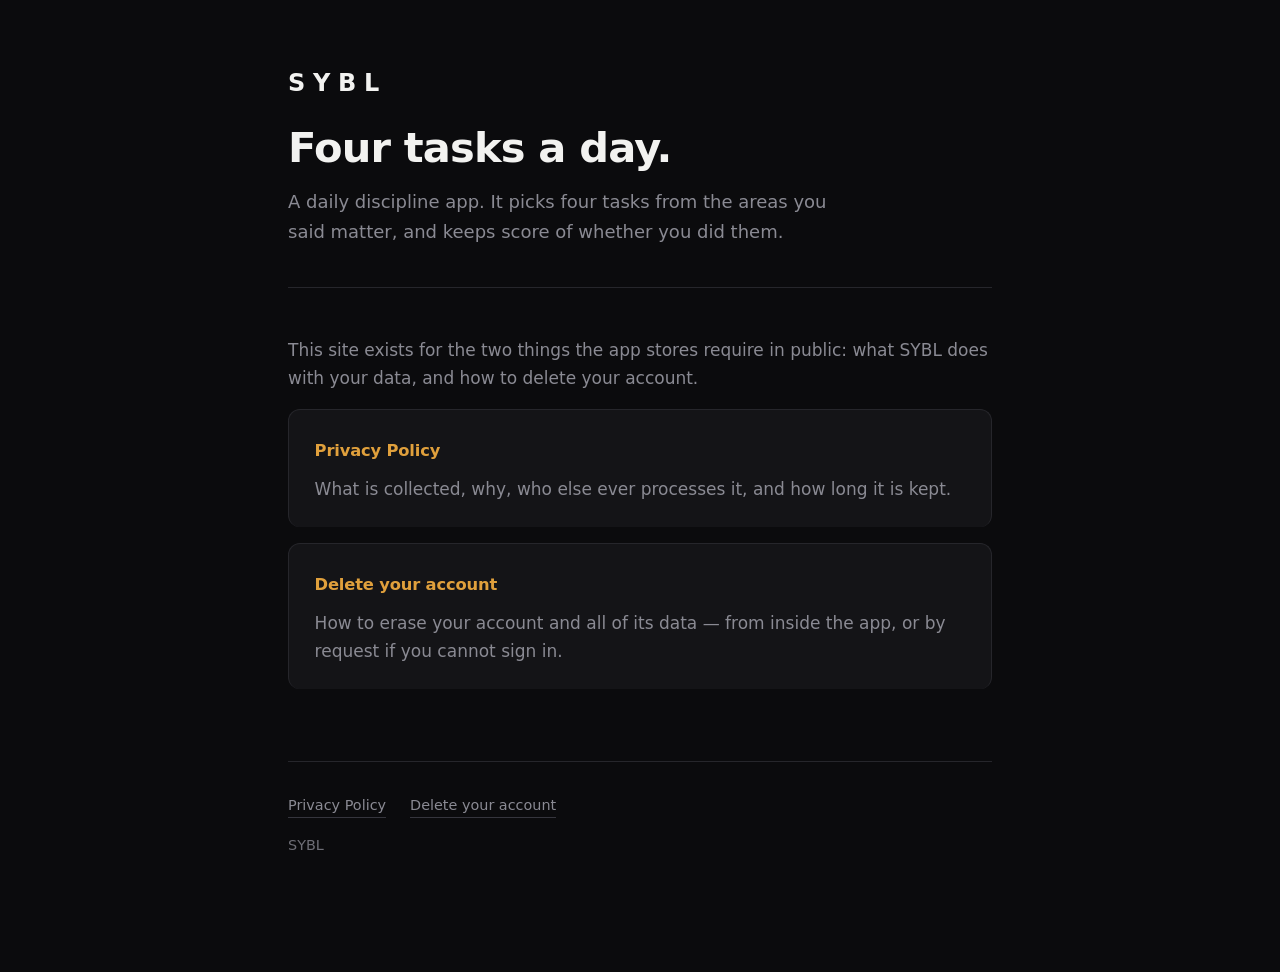
==== index.html @ 5ce2a3b0 "Add files via upload" ====
<!doctype html>
<html lang="en">
  <head>
    <meta charset="utf-8" />
    <meta name="viewport" content="width=device-width, initial-scale=1" />
    <title>SYBL</title>
    <meta
      name="description"
      content="SYBL — a daily discipline app. Privacy policy and account deletion."
    />
    <link rel="stylesheet" href="style.css" />
  </head>
  <body>
    <a class="skip" href="#main">Skip to content</a>
    <div class="wrap">
      <header class="masthead">
        <p class="wordmark">SYBL</p>
        <h1>Four tasks a day.</h1>
        <p class="lede">
          A daily discipline app. It picks four tasks from the areas you said
          matter, and keeps score of whether you did them.
        </p>
      </header>

      <main id="main">
        <p class="muted">
          This site exists for the two things the app stores require in public:
          what SYBL does with your data, and how to delete your account.
        </p>

        <a class="card card-link" href="privacy/">
          <h2>Privacy Policy</h2>
          <p class="muted">
            What is collected, why, who else ever processes it, and how long it
            is kept.
          </p>
        </a>

        <a class="card card-link" href="delete-account/">
          <h2>Delete your account</h2>
          <p class="muted">
            How to erase your account and all of its data — from inside the app,
            or by request if you cannot sign in.
          </p>
        </a>
      </main>

      <footer>
        <nav>
          <a href="privacy/">Privacy Policy</a>
          <a href="delete-account/">Delete your account</a>
        </nav>
        <p>SYBL</p>
      </footer>
    </div>
  </body>
</html>
---- style.css ----
/*
 * SYBL public pages.
 *
 * The palette is lifted from src/theme/colors.ts so the store-facing pages and
 * the app look like the same product. Dark, high contrast, one scarce amber.
 *
 * Deliberately self-contained: no web fonts, no analytics, no third-party
 * requests of any kind. A privacy policy that phones home is a bad privacy
 * policy, and this way the pages are also fast and work offline once cached.
 */

:root {
  --background: #0b0b0d;
  --surface: #141417;
  --border: #26262b;
  --border-strong: #35353d;
  --text: #f2f2f0;
  --text-muted: #8a8a93;
  --text-faint: #6e6e76;
  --accent: #e0a03c;
  --accent-dim: #8a6526;
  --accent-soft: rgba(224, 160, 60, 0.12);
  --danger: #d9705f;
  --danger-soft: rgba(217, 112, 95, 0.1);
  color-scheme: dark;
}

*,
*::before,
*::after {
  box-sizing: border-box;
}

html {
  -webkit-text-size-adjust: 100%;
}

body {
  margin: 0;
  padding: 0 1.5rem 6rem;
  background: var(--background);
  color: var(--text);
  font-family: ui-sans-serif, system-ui, -apple-system, "Segoe UI", Roboto,
    "Helvetica Neue", Arial, sans-serif;
  font-size: 1.0625rem;
  line-height: 1.65;
  -webkit-font-smoothing: antialiased;
}

.wrap {
  max-width: 44rem;
  margin: 0 auto;
}

/* ---------------------------------------------------------------- masthead */

header.masthead {
  padding: 4rem 0 2.5rem;
  border-bottom: 1px solid var(--border);
  margin-bottom: 3rem;
}

.wordmark {
  display: inline-block;
  font-size: 1.5rem;
  font-weight: 700;
  letter-spacing: 0.32em;
  text-transform: uppercase;
  color: var(--text);
  text-decoration: none;
  margin: 0 0 1.25rem;
}

.wordmark:hover,
.wordmark:focus-visible {
  color: var(--accent);
}

.eyebrow {
  font-size: 0.75rem;
  font-weight: 600;
  letter-spacing: 0.18em;
  text-transform: uppercase;
  color: var(--text-faint);
  margin: 0 0 0.75rem;
}

h1 {
  font-size: clamp(1.9rem, 5vw, 2.6rem);
  line-height: 1.15;
  letter-spacing: -0.02em;
  margin: 0 0 1rem;
}

.lede {
  font-size: 1.125rem;
  color: var(--text-muted);
  margin: 0;
  max-width: 34rem;
}

.updated {
  font-size: 0.875rem;
  color: var(--text-faint);
  margin: 1.75rem 0 0;
}

/* ------------------------------------------------------------------ blocks */

h2 {
  font-size: 1.3rem;
  letter-spacing: -0.01em;
  margin: 3.25rem 0 0.9rem;
  padding-top: 0.25rem;
}

h3 {
  font-size: 1.02rem;
  margin: 2rem 0 0.6rem;
  color: var(--text);
}

p {
  margin: 0 0 1.1rem;
}

ul,
ol {
  margin: 0 0 1.1rem;
  padding-left: 1.35rem;
}

li {
  margin-bottom: 0.55rem;
}

li::marker {
  color: var(--text-faint);
}

strong {
  color: var(--text);
  font-weight: 600;
}

.muted {
  color: var(--text-muted);
}

a {
  color: var(--accent);
  text-decoration: none;
  border-bottom: 1px solid var(--accent-dim);
}

a:hover,
a:focus-visible {
  border-bottom-color: var(--accent);
}

:focus-visible {
  outline: 2px solid var(--accent);
  outline-offset: 3px;
  border-radius: 2px;
}

code {
  font-family: ui-monospace, SFMono-Regular, "SF Mono", Menlo, Consolas, monospace;
  font-size: 0.9em;
  background: var(--surface);
  border: 1px solid var(--border);
  border-radius: 4px;
  padding: 0.1em 0.4em;
}

hr {
  border: 0;
  border-top: 1px solid var(--border);
  margin: 3.5rem 0;
}

/* ------------------------------------------------------------------- cards */

.card {
  background: var(--surface);
  border: 1px solid var(--border);
  border-radius: 12px;
  padding: 1.5rem 1.6rem;
  margin: 0 0 1rem;
}

/*
 * A card heading keeps the card's own size whatever its level in the document
 * outline, so the outline can stay correct without the design shifting.
 */
.card h2,
.card h3 {
  margin-top: 0;
}

.card h2 {
  font-size: 1.02rem;
  margin-bottom: 0.6rem;
}

.card p:last-child,
.card ul:last-child,
.card ol:last-child {
  margin-bottom: 0;
}

.card-link {
  display: block;
  text-decoration: none;
  border-bottom: 0;
  color: inherit;
  transition: border-color 120ms ease, background 120ms ease;
}

.card-link:hover,
.card-link:focus-visible {
  border-color: var(--border-strong);
  background: #17171b;
}

.card-link h2,
.card-link h3 {
  color: var(--accent);
}

.notice {
  border-left: 2px solid var(--accent-dim);
  background: var(--accent-soft);
  border-radius: 0 8px 8px 0;
  padding: 1.1rem 1.3rem;
  margin: 0 0 1.5rem;
}

.notice p:last-child {
  margin-bottom: 0;
}

.warn {
  border-left-color: var(--danger);
  background: var(--danger-soft);
}

/* ------------------------------------------------------------------- steps */

ol.steps {
  list-style: none;
  padding: 0;
  margin: 0 0 1.5rem;
  counter-reset: step;
}

ol.steps > li {
  counter-increment: step;
  position: relative;
  padding: 0 0 0 3rem;
  margin-bottom: 1.6rem;
  min-height: 2rem;
}

ol.steps > li::before {
  content: counter(step);
  position: absolute;
  left: 0;
  top: 0.1rem;
  width: 2rem;
  height: 2rem;
  display: grid;
  place-items: center;
  border: 1px solid var(--accent-dim);
  border-radius: 50%;
  background: var(--accent-soft);
  color: var(--accent);
  font-size: 0.875rem;
  font-weight: 600;
  font-variant-numeric: tabular-nums;
}

ol.steps > li strong {
  display: block;
  margin-bottom: 0.2rem;
}

ol.steps p {
  margin: 0;
  color: var(--text-muted);
}

/* ------------------------------------------------------------------ tables */

.table-scroll {
  overflow-x: auto;
  margin: 0 0 1.5rem;
  border: 1px solid var(--border);
  border-radius: 12px;
}

table {
  border-collapse: collapse;
  width: 100%;
  min-width: 32rem;
  font-size: 0.95rem;
}

th,
td {
  text-align: left;
  vertical-align: top;
  padding: 0.85rem 1.1rem;
  border-bottom: 1px solid var(--border);
}

th {
  font-size: 0.72rem;
  font-weight: 600;
  letter-spacing: 0.14em;
  text-transform: uppercase;
  color: var(--text-faint);
  background: var(--surface);
  white-space: nowrap;
}

tbody tr:last-child td {
  border-bottom: 0;
}

td:first-child {
  color: var(--text);
  font-weight: 500;
  white-space: nowrap;
}

td + td {
  color: var(--text-muted);
}

/* ------------------------------------------------------------------ footer */

footer {
  margin-top: 4.5rem;
  padding-top: 2rem;
  border-top: 1px solid var(--border);
  font-size: 0.9rem;
  color: var(--text-faint);
}

footer nav {
  margin-bottom: 1rem;
  display: flex;
  flex-wrap: wrap;
  gap: 0.5rem 1.5rem;
}

footer a {
  color: var(--text-muted);
  border-bottom-color: var(--border-strong);
}

footer a:hover,
footer a:focus-visible {
  color: var(--accent);
  border-bottom-color: var(--accent);
}

.skip {
  position: absolute;
  left: -9999px;
}

.skip:focus {
  position: static;
  display: inline-block;
  margin: 1rem 0;
}

@media (max-width: 34rem) {
  body {
    font-size: 1rem;
    padding: 0 1.15rem 4rem;
  }

  header.masthead {
    padding-top: 2.5rem;
  }

  .card {
    padding: 1.25rem;
  }
}

@media print {
  body {
    background: #fff;
    color: #000;
  }

  a {
    color: #000;
  }
}

/*
 * Respect a reader who has asked their system for less motion. The only
 * movement on the site is the card hover transition, so this removes it.
 */
@media (prefers-reduced-motion: reduce) {
  * {
    transition: none !important;
    animation: none !important;
  }
}
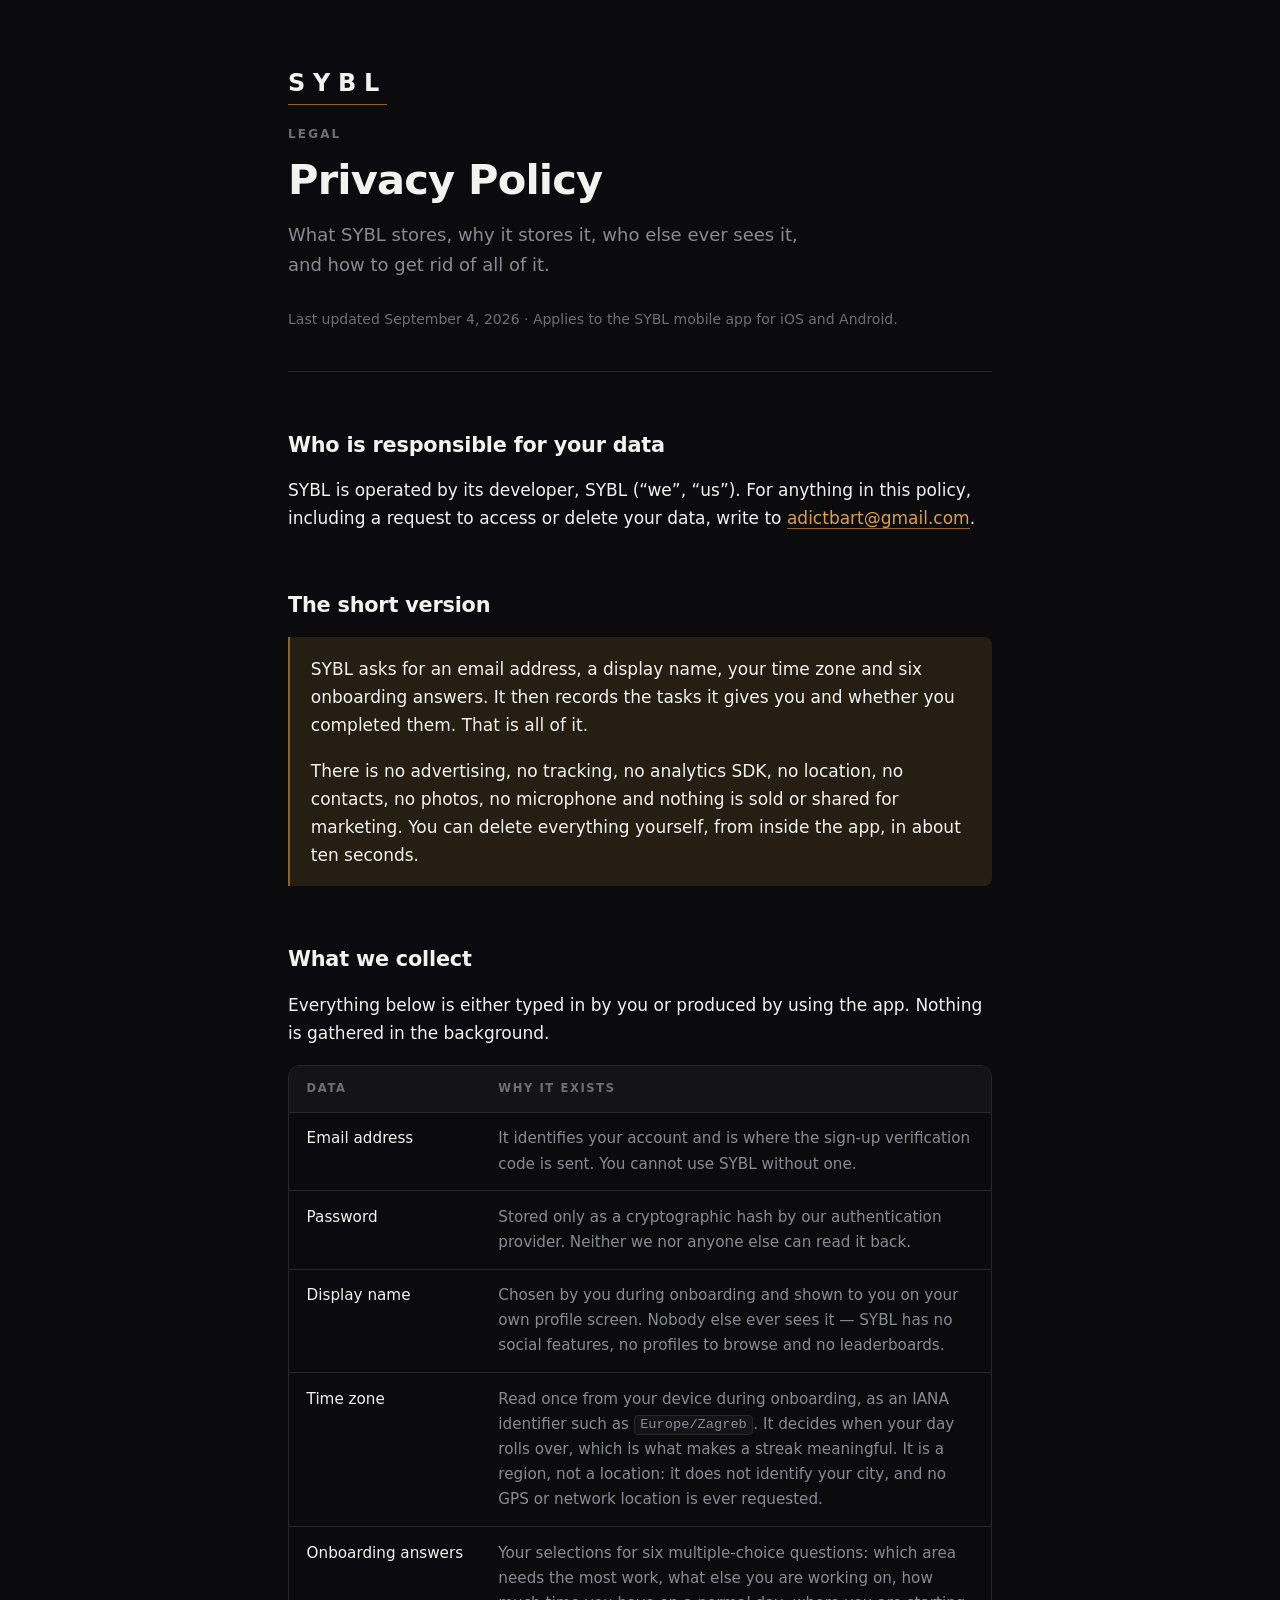
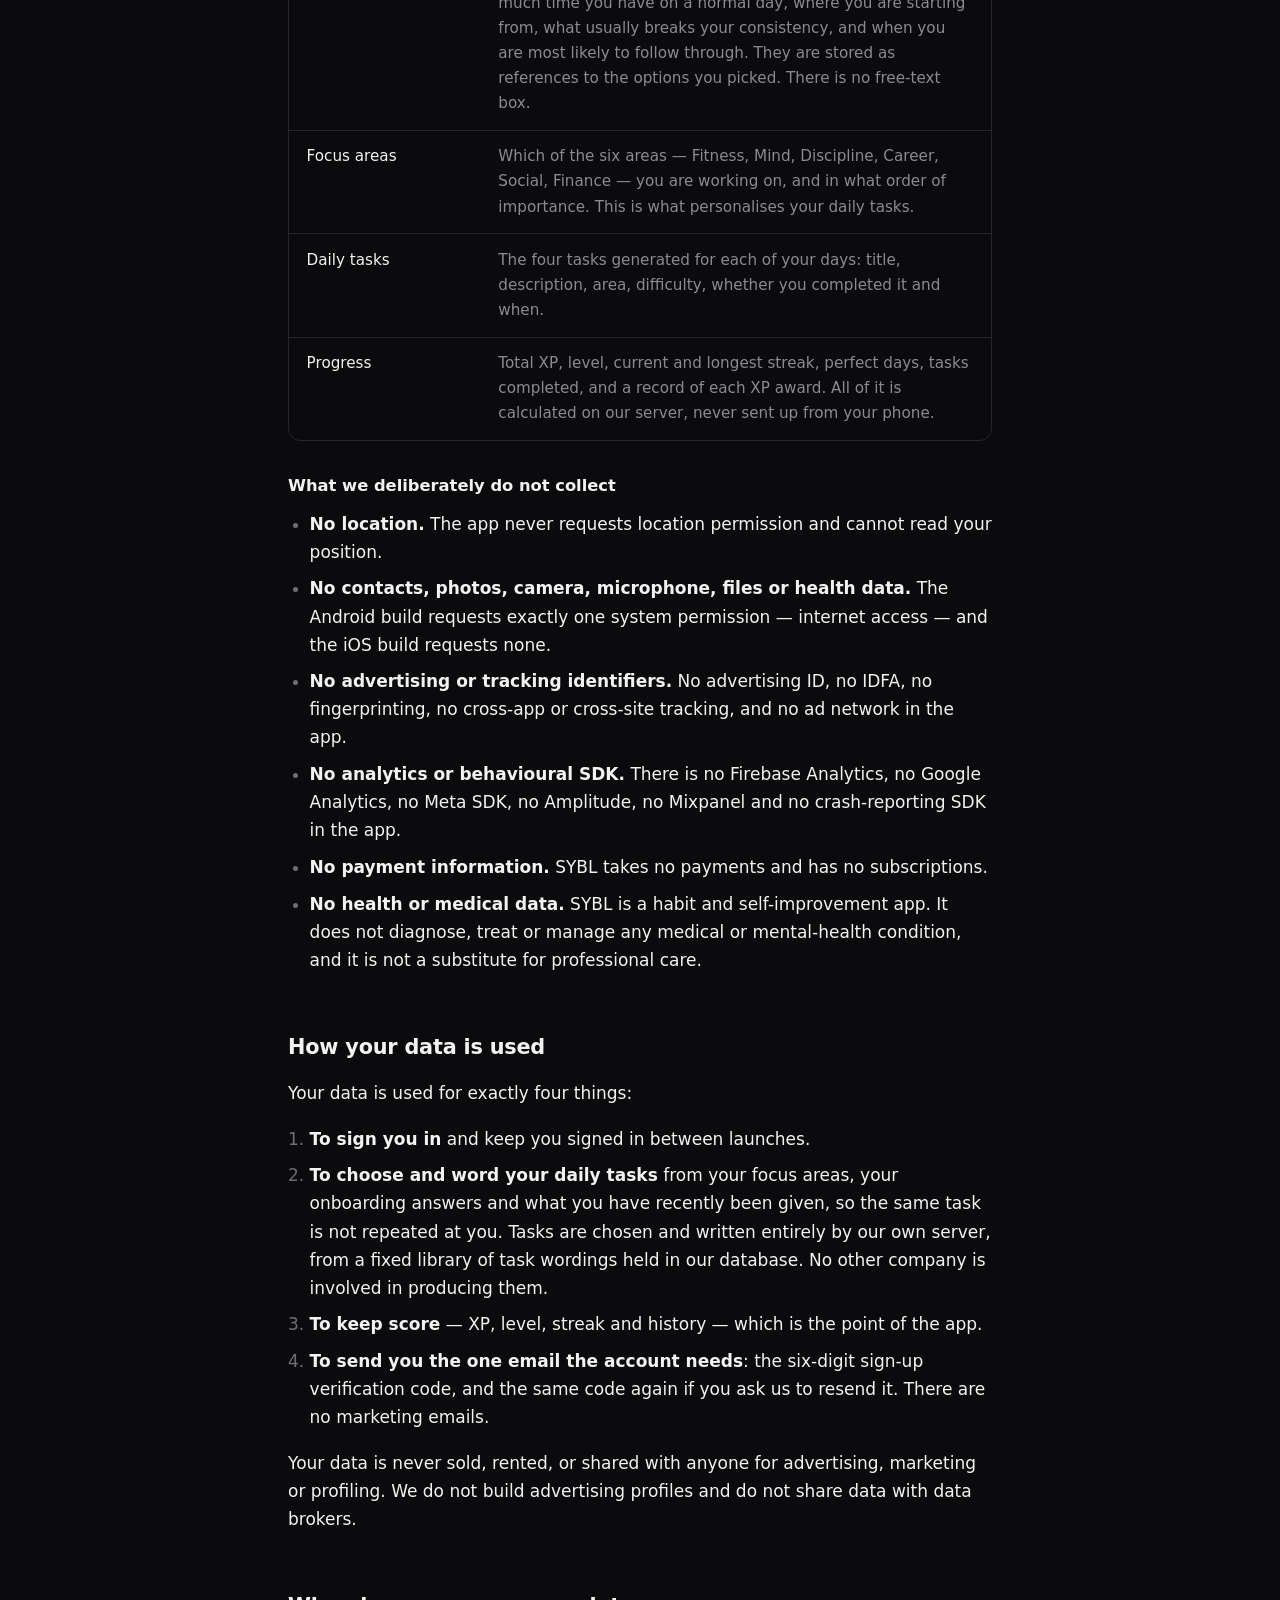
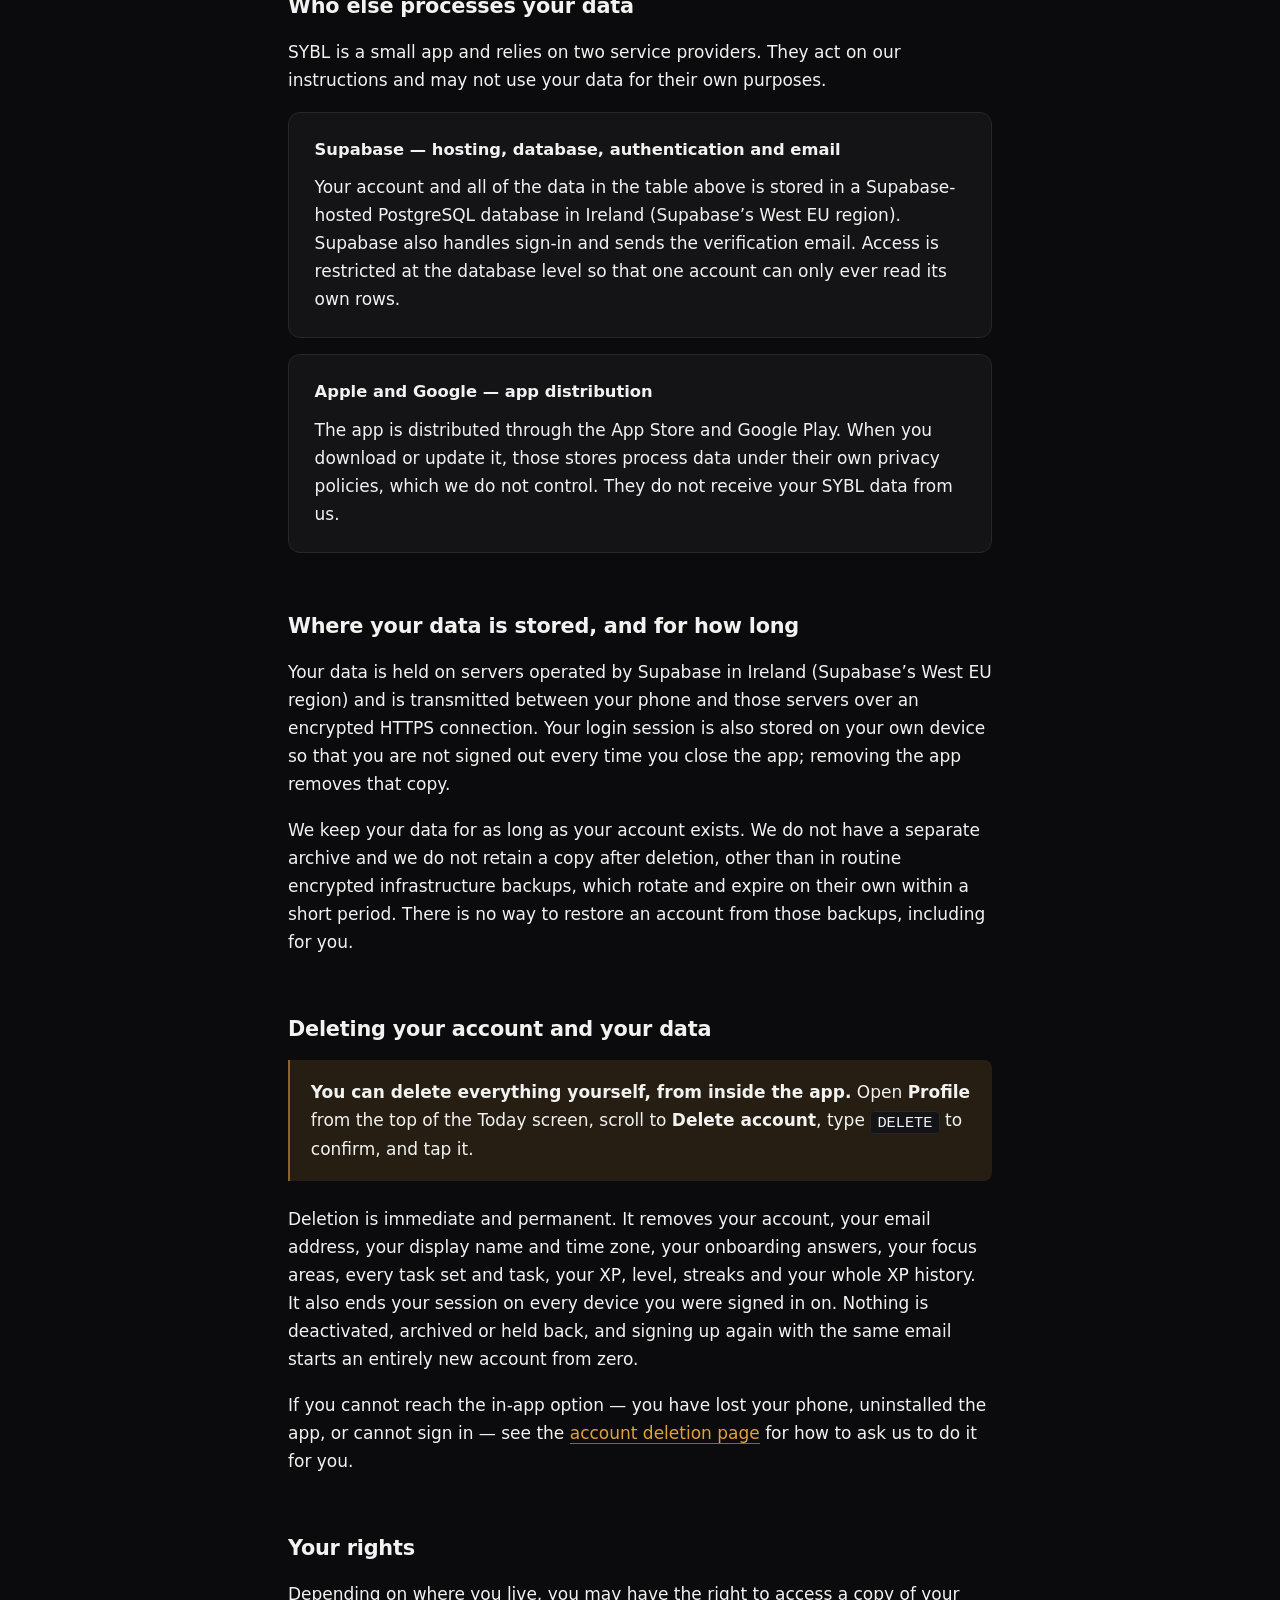
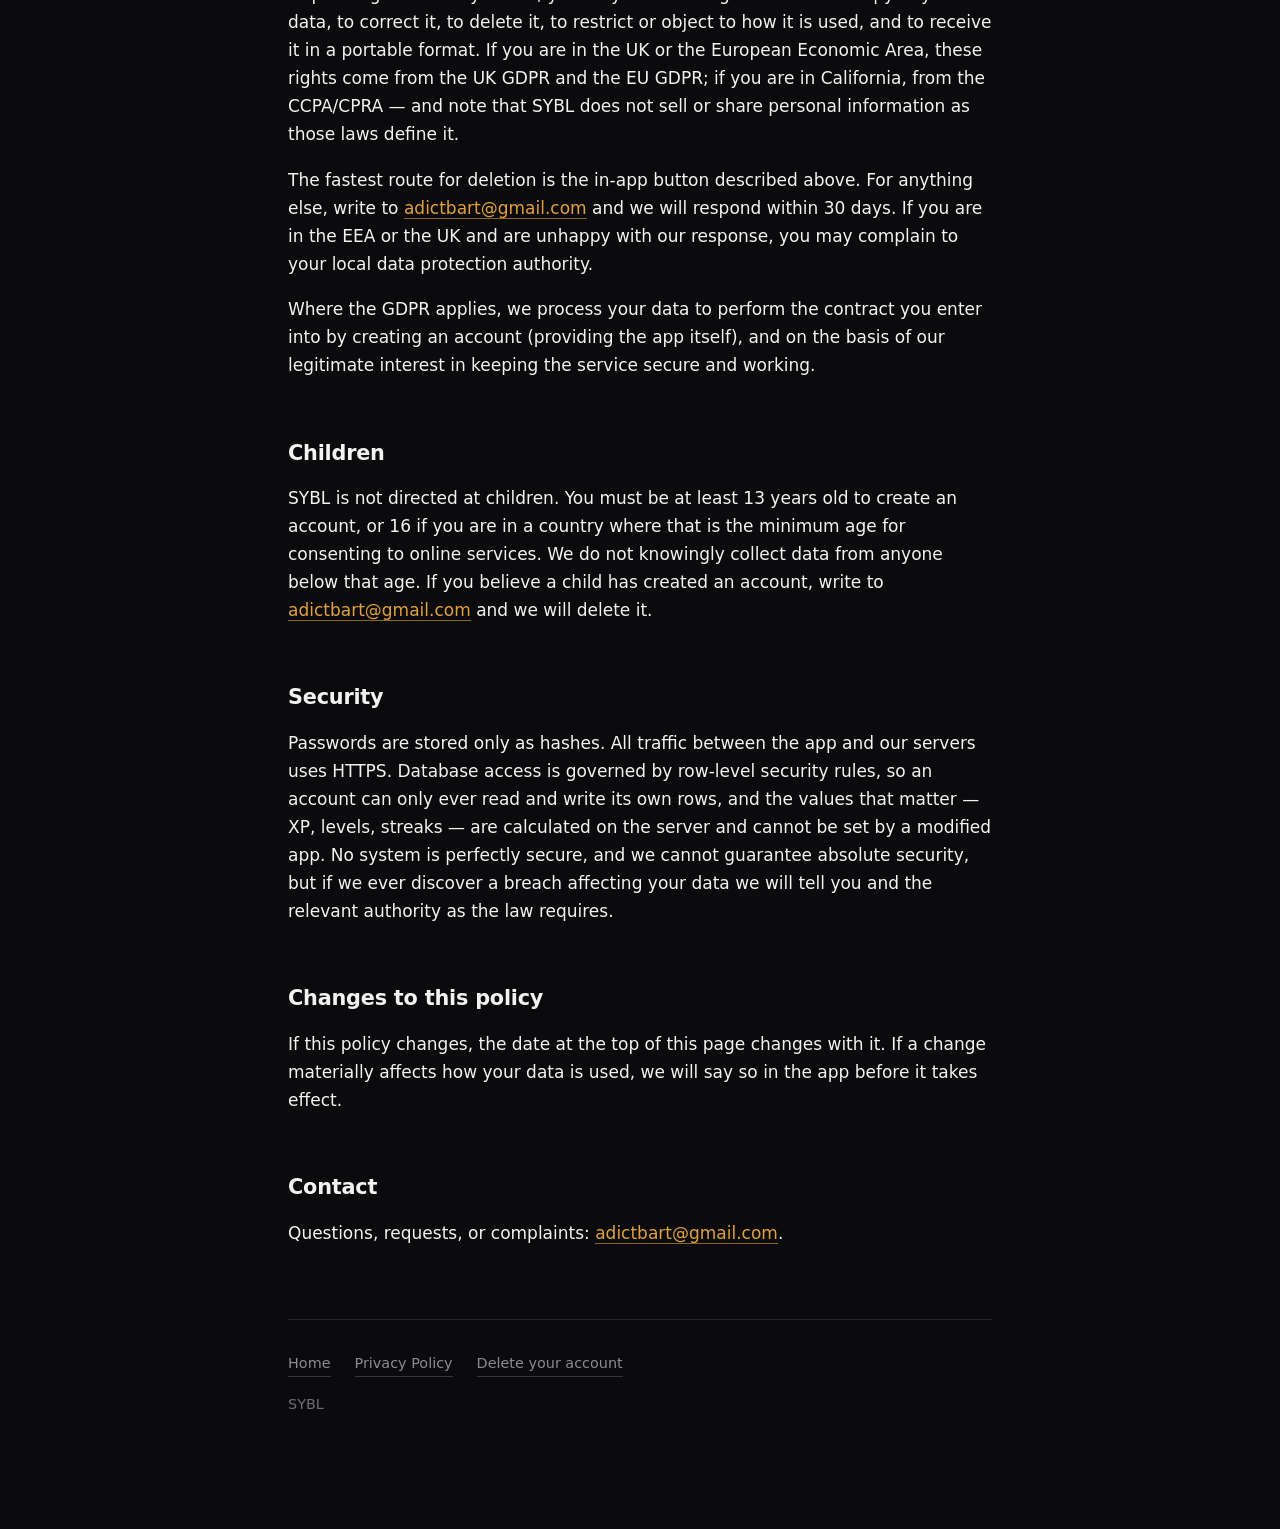
==== commit 3ad1db87: "Add files via upload" ====
--- a/index.html
+++ b/index.html
@@ -3,52 +3,338 @@
   <head>
     <meta charset="utf-8" />
     <meta name="viewport" content="width=device-width, initial-scale=1" />
-    <title>SYBL</title>
+    <title>Privacy Policy — SYBL</title>
     <meta
       name="description"
-      content="SYBL — a daily discipline app. Privacy policy and account deletion."
+      content="How SYBL collects, uses, stores and deletes your data."
     />
-    <link rel="stylesheet" href="style.css" />
+    <link rel="stylesheet" href="../style.css" />
   </head>
   <body>
     <a class="skip" href="#main">Skip to content</a>
     <div class="wrap">
       <header class="masthead">
-        <p class="wordmark">SYBL</p>
-        <h1>Four tasks a day.</h1>
+        <a class="wordmark" href="../">SYBL</a>
+        <p class="eyebrow">Legal</p>
+        <h1>Privacy Policy</h1>
         <p class="lede">
-          A daily discipline app. It picks four tasks from the areas you said
-          matter, and keeps score of whether you did them.
+          What SYBL stores, why it stores it, who else ever sees it, and how to
+          get rid of all of it.
+        </p>
+        <p class="updated">
+          Last updated September 4, 2026 · Applies to the SYBL
+          mobile app for iOS and Android.
         </p>
       </header>
 
       <main id="main">
-        <p class="muted">
-          This site exists for the two things the app stores require in public:
-          what SYBL does with your data, and how to delete your account.
-        </p>
-
-        <a class="card card-link" href="privacy/">
-          <h2>Privacy Policy</h2>
-          <p class="muted">
-            What is collected, why, who else ever processes it, and how long it
-            is kept.
-          </p>
-        </a>
-
-        <a class="card card-link" href="delete-account/">
-          <h2>Delete your account</h2>
-          <p class="muted">
-            How to erase your account and all of its data — from inside the app,
-            or by request if you cannot sign in.
-          </p>
-        </a>
+        <h2>Who is responsible for your data</h2>
+        <p>
+          SYBL is operated by its developer, SYBL (&ldquo;we&rdquo;,
+          &ldquo;us&rdquo;). For anything in this policy, including a request to
+          access or delete your data, write to
+          <a href="mailto:adictbart@gmail.com">adictbart@gmail.com</a>.
+        </p>
+
+        <h2>The short version</h2>
+        <div class="notice">
+          <p>
+            SYBL asks for an email address, a display name, your time zone and
+            six onboarding answers. It then records the tasks it gives you and
+            whether you completed them. That is all of it.
+          </p>
+          <p>
+            There is no advertising, no tracking, no analytics SDK, no location,
+            no contacts, no photos, no microphone and nothing is sold or shared
+            for marketing. You can delete everything yourself, from inside the
+            app, in about ten seconds.
+          </p>
+        </div>
+
+        <h2>What we collect</h2>
+        <p>
+          Everything below is either typed in by you or produced by using the
+          app. Nothing is gathered in the background.
+        </p>
+
+        <div class="table-scroll">
+          <table>
+            <thead>
+              <tr>
+                <th scope="col">Data</th>
+                <th scope="col">Why it exists</th>
+              </tr>
+            </thead>
+            <tbody>
+              <tr>
+                <td>Email address</td>
+                <td>
+                  It identifies your account and is where the sign-up
+                  verification code is sent. You cannot use SYBL without one.
+                </td>
+              </tr>
+              <tr>
+                <td>Password</td>
+                <td>
+                  Stored only as a cryptographic hash by our authentication
+                  provider. Neither we nor anyone else can read it back.
+                </td>
+              </tr>
+              <tr>
+                <td>Display name</td>
+                <td>
+                  Chosen by you during onboarding and shown to you on your own
+                  profile screen. Nobody else ever sees it — SYBL has no social
+                  features, no profiles to browse and no leaderboards.
+                </td>
+              </tr>
+              <tr>
+                <td>Time zone</td>
+                <td>
+                  Read once from your device during onboarding, as an IANA
+                  identifier such as <code>Europe/Zagreb</code>. It decides when
+                  your day rolls over, which is what makes a streak meaningful.
+                  It is a region, not a location: it does not identify your
+                  city, and no GPS or network location is ever requested.
+                </td>
+              </tr>
+              <tr>
+                <td>Onboarding answers</td>
+                <td>
+                  Your selections for six multiple-choice questions: which area
+                  needs the most work, what else you are working on, how much
+                  time you have on a normal day, where you are starting from,
+                  what usually breaks your consistency, and when you are most
+                  likely to follow through. They are stored as references to the
+                  options you picked. There is no free-text box.
+                </td>
+              </tr>
+              <tr>
+                <td>Focus areas</td>
+                <td>
+                  Which of the six areas — Fitness, Mind, Discipline, Career,
+                  Social, Finance — you are working on, and in what order of
+                  importance. This is what personalises your daily tasks.
+                </td>
+              </tr>
+              <tr>
+                <td>Daily tasks</td>
+                <td>
+                  The four tasks generated for each of your days: title,
+                  description, area, difficulty, whether you completed it and
+                  when.
+                </td>
+              </tr>
+              <tr>
+                <td>Progress</td>
+                <td>
+                  Total XP, level, current and longest streak, perfect days,
+                  tasks completed, and a record of each XP award. All of it is
+                  calculated on our server, never sent up from your phone.
+                </td>
+              </tr>
+            </tbody>
+          </table>
+        </div>
+
+        <h3>What we deliberately do not collect</h3>
+        <ul>
+          <li>
+            <strong>No location.</strong> The app never requests location
+            permission and cannot read your position.
+          </li>
+          <li>
+            <strong>No contacts, photos, camera, microphone, files or health
+            data.</strong> The Android build requests exactly one system
+            permission — internet access — and the iOS build requests none.
+          </li>
+          <li>
+            <strong>No advertising or tracking identifiers.</strong> No
+            advertising ID, no IDFA, no fingerprinting, no cross-app or
+            cross-site tracking, and no ad network in the app.
+          </li>
+          <li>
+            <strong>No analytics or behavioural SDK.</strong> There is no
+            Firebase Analytics, no Google Analytics, no Meta SDK, no Amplitude,
+            no Mixpanel and no crash-reporting SDK in the app.
+          </li>
+          <li>
+            <strong>No payment information.</strong> SYBL takes no payments and
+            has no subscriptions.
+          </li>
+          <li>
+            <strong>No health or medical data.</strong> SYBL is a habit and
+            self-improvement app. It does not diagnose, treat or manage any
+            medical or mental-health condition, and it is not a substitute for
+            professional care.
+          </li>
+        </ul>
+
+        <h2>How your data is used</h2>
+        <p>Your data is used for exactly four things:</p>
+        <ol>
+          <li>
+            <strong>To sign you in</strong> and keep you signed in between
+            launches.
+          </li>
+          <li>
+            <strong>To choose and word your daily tasks</strong> from your focus
+            areas, your onboarding answers and what you have recently been
+            given, so the same task is not repeated at you. Tasks are chosen
+            and written entirely by our own server, from a fixed library of
+            task wordings held in our database. No other company is involved
+            in producing them.
+          </li>
+          <li>
+            <strong>To keep score</strong> — XP, level, streak and history —
+            which is the point of the app.
+          </li>
+          <li>
+            <strong>To send you the one email the account needs</strong>: the
+            six-digit sign-up verification code, and the same code again if you
+            ask us to resend it. There are no marketing emails.
+          </li>
+        </ol>
+        <p>
+          Your data is never sold, rented, or shared with anyone for
+          advertising, marketing or profiling. We do not build advertising
+          profiles and do not share data with data brokers.
+        </p>
+
+        <h2>Who else processes your data</h2>
+        <p>
+          SYBL is a small app and relies on two service providers. They act on
+          our instructions and may not use your data for their own purposes.
+        </p>
+
+        <div class="card">
+          <h3>Supabase — hosting, database, authentication and email</h3>
+          <p>
+            Your account and all of the data in the table above is stored in a
+            Supabase-hosted PostgreSQL database in Ireland
+            (Supabase&rsquo;s West EU region). Supabase also handles sign-in
+            and sends the verification email. Access is restricted at the
+            database level so that one account can only ever read its own
+            rows.
+          </p>
+        </div>
+
+        <div class="card">
+          <h3>Apple and Google — app distribution</h3>
+          <p>
+            The app is distributed through the App Store and Google Play. When
+            you download or update it, those stores process data under their own
+            privacy policies, which we do not control. They do not receive your
+            SYBL data from us.
+          </p>
+        </div>
+
+        <h2>Where your data is stored, and for how long</h2>
+        <p>
+          Your data is held on servers operated by Supabase in Ireland
+          (Supabase&rsquo;s West EU region) and is transmitted between your
+          phone and those servers over an encrypted HTTPS connection. Your login
+          session is also stored on your own device so that you are not signed
+          out every time you close the app; removing the app removes that copy.
+        </p>
+        <p>
+          We keep your data for as long as your account exists. We do not have a
+          separate archive and we do not retain a copy after deletion, other
+          than in routine encrypted infrastructure backups, which rotate and
+          expire on their own within a short period. There is no way to restore
+          an account from those backups, including for you.
+        </p>
+
+        <h2>Deleting your account and your data</h2>
+        <div class="notice">
+          <p>
+            <strong>You can delete everything yourself, from inside the app.</strong>
+            Open <strong>Profile</strong> from the top of the Today screen,
+            scroll to <strong>Delete account</strong>, type
+            <code>DELETE</code> to confirm, and tap it.
+          </p>
+        </div>
+        <p>
+          Deletion is immediate and permanent. It removes your account, your
+          email address, your display name and time zone, your onboarding
+          answers, your focus areas, every task set and task, your XP, level,
+          streaks and your whole XP history. It also ends your session on every
+          device you were signed in on. Nothing is deactivated, archived or held
+          back, and signing up again with the same email starts an entirely new
+          account from zero.
+        </p>
+        <p>
+          If you cannot reach the in-app option — you have lost your phone,
+          uninstalled the app, or cannot sign in — see the
+          <a href="../delete-account/">account deletion page</a> for how to ask
+          us to do it for you.
+        </p>
+
+        <h2>Your rights</h2>
+        <p>
+          Depending on where you live, you may have the right to access a copy
+          of your data, to correct it, to delete it, to restrict or object to
+          how it is used, and to receive it in a portable format. If you are in
+          the UK or the European Economic Area, these rights come from the
+          UK&nbsp;GDPR and the EU&nbsp;GDPR; if you are in California, from the
+          CCPA/CPRA — and note that SYBL does not sell or share personal
+          information as those laws define it.
+        </p>
+        <p>
+          The fastest route for deletion is the in-app button described above.
+          For anything else, write to
+          <a href="mailto:adictbart@gmail.com">adictbart@gmail.com</a> and we will respond within
+          30 days. If you are in the EEA or the UK and are unhappy with our
+          response, you may complain to your local data protection authority.
+        </p>
+        <p>
+          Where the GDPR applies, we process your data to perform the contract
+          you enter into by creating an account (providing the app itself), and
+          on the basis of our legitimate interest in keeping the service secure
+          and working.
+        </p>
+
+        <h2>Children</h2>
+        <p>
+          SYBL is not directed at children. You must be at least 13 years old to
+          create an account, or 16 if you are in a country where that is the
+          minimum age for consenting to online services. We do not knowingly
+          collect data from anyone below that age. If you believe a child has
+          created an account, write to
+          <a href="mailto:adictbart@gmail.com">adictbart@gmail.com</a> and we will delete it.
+        </p>
+
+        <h2>Security</h2>
+        <p>
+          Passwords are stored only as hashes. All traffic between the app and
+          our servers uses HTTPS. Database access is governed by row-level
+          security rules, so an account can only ever read and write its own
+          rows, and the values that matter — XP, levels, streaks — are
+          calculated on the server and cannot be set by a modified app. No
+          system is perfectly secure, and we cannot guarantee absolute security,
+          but if we ever discover a breach affecting your data we will tell you
+          and the relevant authority as the law requires.
+        </p>
+
+        <h2>Changes to this policy</h2>
+        <p>
+          If this policy changes, the date at the top of this page changes with
+          it. If a change materially affects how your data is used, we will say
+          so in the app before it takes effect.
+        </p>
+
+        <h2>Contact</h2>
+        <p>
+          Questions, requests, or complaints:
+          <a href="mailto:adictbart@gmail.com">adictbart@gmail.com</a>.
+        </p>
       </main>
 
       <footer>
         <nav>
-          <a href="privacy/">Privacy Policy</a>
-          <a href="delete-account/">Delete your account</a>
+          <a href="../">Home</a>
+          <a href="../privacy/">Privacy Policy</a>
+          <a href="../delete-account/">Delete your account</a>
         </nav>
         <p>SYBL</p>
       </footer>
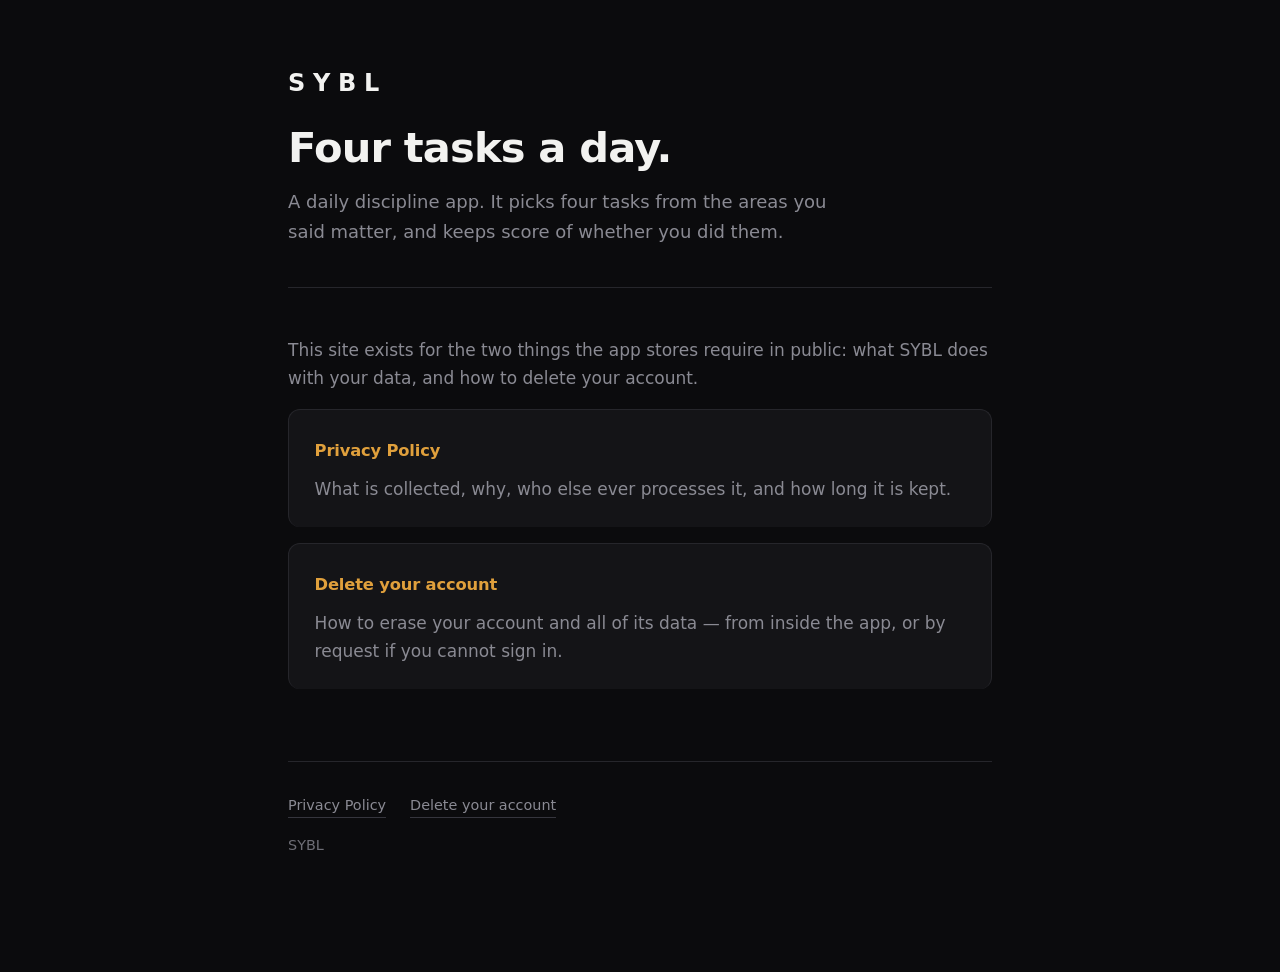
==== commit 442a8b60: "Add files via upload" ====
--- a/index.html
+++ b/index.html
@@ -3,338 +3,52 @@
   <head>
     <meta charset="utf-8" />
     <meta name="viewport" content="width=device-width, initial-scale=1" />
-    <title>Privacy Policy — SYBL</title>
+    <title>SYBL</title>
     <meta
       name="description"
-      content="How SYBL collects, uses, stores and deletes your data."
+      content="SYBL — a daily discipline app. Privacy policy and account deletion."
     />
-    <link rel="stylesheet" href="../style.css" />
+    <link rel="stylesheet" href="style.css" />
   </head>
   <body>
     <a class="skip" href="#main">Skip to content</a>
     <div class="wrap">
       <header class="masthead">
-        <a class="wordmark" href="../">SYBL</a>
-        <p class="eyebrow">Legal</p>
-        <h1>Privacy Policy</h1>
+        <p class="wordmark">SYBL</p>
+        <h1>Four tasks a day.</h1>
         <p class="lede">
-          What SYBL stores, why it stores it, who else ever sees it, and how to
-          get rid of all of it.
-        </p>
-        <p class="updated">
-          Last updated September 4, 2026 · Applies to the SYBL
-          mobile app for iOS and Android.
+          A daily discipline app. It picks four tasks from the areas you said
+          matter, and keeps score of whether you did them.
         </p>
       </header>
 
       <main id="main">
-        <h2>Who is responsible for your data</h2>
-        <p>
-          SYBL is operated by its developer, SYBL (&ldquo;we&rdquo;,
-          &ldquo;us&rdquo;). For anything in this policy, including a request to
-          access or delete your data, write to
-          <a href="mailto:adictbart@gmail.com">adictbart@gmail.com</a>.
+        <p class="muted">
+          This site exists for the two things the app stores require in public:
+          what SYBL does with your data, and how to delete your account.
         </p>
 
-        <h2>The short version</h2>
-        <div class="notice">
-          <p>
-            SYBL asks for an email address, a display name, your time zone and
-            six onboarding answers. It then records the tasks it gives you and
-            whether you completed them. That is all of it.
+        <a class="card card-link" href="privacy/">
+          <h2>Privacy Policy</h2>
+          <p class="muted">
+            What is collected, why, who else ever processes it, and how long it
+            is kept.
           </p>
-          <p>
-            There is no advertising, no tracking, no analytics SDK, no location,
-            no contacts, no photos, no microphone and nothing is sold or shared
-            for marketing. You can delete everything yourself, from inside the
-            app, in about ten seconds.
+        </a>
+
+        <a class="card card-link" href="delete-account/">
+          <h2>Delete your account</h2>
+          <p class="muted">
+            How to erase your account and all of its data — from inside the app,
+            or by request if you cannot sign in.
           </p>
-        </div>
-
-        <h2>What we collect</h2>
-        <p>
-          Everything below is either typed in by you or produced by using the
-          app. Nothing is gathered in the background.
-        </p>
-
-        <div class="table-scroll">
-          <table>
-            <thead>
-              <tr>
-                <th scope="col">Data</th>
-                <th scope="col">Why it exists</th>
-              </tr>
-            </thead>
-            <tbody>
-              <tr>
-                <td>Email address</td>
-                <td>
-                  It identifies your account and is where the sign-up
-                  verification code is sent. You cannot use SYBL without one.
-                </td>
-              </tr>
-              <tr>
-                <td>Password</td>
-                <td>
-                  Stored only as a cryptographic hash by our authentication
-                  provider. Neither we nor anyone else can read it back.
-                </td>
-              </tr>
-              <tr>
-                <td>Display name</td>
-                <td>
-                  Chosen by you during onboarding and shown to you on your own
-                  profile screen. Nobody else ever sees it — SYBL has no social
-                  features, no profiles to browse and no leaderboards.
-                </td>
-              </tr>
-              <tr>
-                <td>Time zone</td>
-                <td>
-                  Read once from your device during onboarding, as an IANA
-                  identifier such as <code>Europe/Zagreb</code>. It decides when
-                  your day rolls over, which is what makes a streak meaningful.
-                  It is a region, not a location: it does not identify your
-                  city, and no GPS or network location is ever requested.
-                </td>
-              </tr>
-              <tr>
-                <td>Onboarding answers</td>
-                <td>
-                  Your selections for six multiple-choice questions: which area
-                  needs the most work, what else you are working on, how much
-                  time you have on a normal day, where you are starting from,
-                  what usually breaks your consistency, and when you are most
-                  likely to follow through. They are stored as references to the
-                  options you picked. There is no free-text box.
-                </td>
-              </tr>
-              <tr>
-                <td>Focus areas</td>
-                <td>
-                  Which of the six areas — Fitness, Mind, Discipline, Career,
-                  Social, Finance — you are working on, and in what order of
-                  importance. This is what personalises your daily tasks.
-                </td>
-              </tr>
-              <tr>
-                <td>Daily tasks</td>
-                <td>
-                  The four tasks generated for each of your days: title,
-                  description, area, difficulty, whether you completed it and
-                  when.
-                </td>
-              </tr>
-              <tr>
-                <td>Progress</td>
-                <td>
-                  Total XP, level, current and longest streak, perfect days,
-                  tasks completed, and a record of each XP award. All of it is
-                  calculated on our server, never sent up from your phone.
-                </td>
-              </tr>
-            </tbody>
-          </table>
-        </div>
-
-        <h3>What we deliberately do not collect</h3>
-        <ul>
-          <li>
-            <strong>No location.</strong> The app never requests location
-            permission and cannot read your position.
-          </li>
-          <li>
-            <strong>No contacts, photos, camera, microphone, files or health
-            data.</strong> The Android build requests exactly one system
-            permission — internet access — and the iOS build requests none.
-          </li>
-          <li>
-            <strong>No advertising or tracking identifiers.</strong> No
-            advertising ID, no IDFA, no fingerprinting, no cross-app or
-            cross-site tracking, and no ad network in the app.
-          </li>
-          <li>
-            <strong>No analytics or behavioural SDK.</strong> There is no
-            Firebase Analytics, no Google Analytics, no Meta SDK, no Amplitude,
-            no Mixpanel and no crash-reporting SDK in the app.
-          </li>
-          <li>
-            <strong>No payment information.</strong> SYBL takes no payments and
-            has no subscriptions.
-          </li>
-          <li>
-            <strong>No health or medical data.</strong> SYBL is a habit and
-            self-improvement app. It does not diagnose, treat or manage any
-            medical or mental-health condition, and it is not a substitute for
-            professional care.
-          </li>
-        </ul>
-
-        <h2>How your data is used</h2>
-        <p>Your data is used for exactly four things:</p>
-        <ol>
-          <li>
-            <strong>To sign you in</strong> and keep you signed in between
-            launches.
-          </li>
-          <li>
-            <strong>To choose and word your daily tasks</strong> from your focus
-            areas, your onboarding answers and what you have recently been
-            given, so the same task is not repeated at you. Tasks are chosen
-            and written entirely by our own server, from a fixed library of
-            task wordings held in our database. No other company is involved
-            in producing them.
-          </li>
-          <li>
-            <strong>To keep score</strong> — XP, level, streak and history —
-            which is the point of the app.
-          </li>
-          <li>
-            <strong>To send you the one email the account needs</strong>: the
-            six-digit sign-up verification code, and the same code again if you
-            ask us to resend it. There are no marketing emails.
-          </li>
-        </ol>
-        <p>
-          Your data is never sold, rented, or shared with anyone for
-          advertising, marketing or profiling. We do not build advertising
-          profiles and do not share data with data brokers.
-        </p>
-
-        <h2>Who else processes your data</h2>
-        <p>
-          SYBL is a small app and relies on two service providers. They act on
-          our instructions and may not use your data for their own purposes.
-        </p>
-
-        <div class="card">
-          <h3>Supabase — hosting, database, authentication and email</h3>
-          <p>
-            Your account and all of the data in the table above is stored in a
-            Supabase-hosted PostgreSQL database in Ireland
-            (Supabase&rsquo;s West EU region). Supabase also handles sign-in
-            and sends the verification email. Access is restricted at the
-            database level so that one account can only ever read its own
-            rows.
-          </p>
-        </div>
-
-        <div class="card">
-          <h3>Apple and Google — app distribution</h3>
-          <p>
-            The app is distributed through the App Store and Google Play. When
-            you download or update it, those stores process data under their own
-            privacy policies, which we do not control. They do not receive your
-            SYBL data from us.
-          </p>
-        </div>
-
-        <h2>Where your data is stored, and for how long</h2>
-        <p>
-          Your data is held on servers operated by Supabase in Ireland
-          (Supabase&rsquo;s West EU region) and is transmitted between your
-          phone and those servers over an encrypted HTTPS connection. Your login
-          session is also stored on your own device so that you are not signed
-          out every time you close the app; removing the app removes that copy.
-        </p>
-        <p>
-          We keep your data for as long as your account exists. We do not have a
-          separate archive and we do not retain a copy after deletion, other
-          than in routine encrypted infrastructure backups, which rotate and
-          expire on their own within a short period. There is no way to restore
-          an account from those backups, including for you.
-        </p>
-
-        <h2>Deleting your account and your data</h2>
-        <div class="notice">
-          <p>
-            <strong>You can delete everything yourself, from inside the app.</strong>
-            Open <strong>Profile</strong> from the top of the Today screen,
-            scroll to <strong>Delete account</strong>, type
-            <code>DELETE</code> to confirm, and tap it.
-          </p>
-        </div>
-        <p>
-          Deletion is immediate and permanent. It removes your account, your
-          email address, your display name and time zone, your onboarding
-          answers, your focus areas, every task set and task, your XP, level,
-          streaks and your whole XP history. It also ends your session on every
-          device you were signed in on. Nothing is deactivated, archived or held
-          back, and signing up again with the same email starts an entirely new
-          account from zero.
-        </p>
-        <p>
-          If you cannot reach the in-app option — you have lost your phone,
-          uninstalled the app, or cannot sign in — see the
-          <a href="../delete-account/">account deletion page</a> for how to ask
-          us to do it for you.
-        </p>
-
-        <h2>Your rights</h2>
-        <p>
-          Depending on where you live, you may have the right to access a copy
-          of your data, to correct it, to delete it, to restrict or object to
-          how it is used, and to receive it in a portable format. If you are in
-          the UK or the European Economic Area, these rights come from the
-          UK&nbsp;GDPR and the EU&nbsp;GDPR; if you are in California, from the
-          CCPA/CPRA — and note that SYBL does not sell or share personal
-          information as those laws define it.
-        </p>
-        <p>
-          The fastest route for deletion is the in-app button described above.
-          For anything else, write to
-          <a href="mailto:adictbart@gmail.com">adictbart@gmail.com</a> and we will respond within
-          30 days. If you are in the EEA or the UK and are unhappy with our
-          response, you may complain to your local data protection authority.
-        </p>
-        <p>
-          Where the GDPR applies, we process your data to perform the contract
-          you enter into by creating an account (providing the app itself), and
-          on the basis of our legitimate interest in keeping the service secure
-          and working.
-        </p>
-
-        <h2>Children</h2>
-        <p>
-          SYBL is not directed at children. You must be at least 13 years old to
-          create an account, or 16 if you are in a country where that is the
-          minimum age for consenting to online services. We do not knowingly
-          collect data from anyone below that age. If you believe a child has
-          created an account, write to
-          <a href="mailto:adictbart@gmail.com">adictbart@gmail.com</a> and we will delete it.
-        </p>
-
-        <h2>Security</h2>
-        <p>
-          Passwords are stored only as hashes. All traffic between the app and
-          our servers uses HTTPS. Database access is governed by row-level
-          security rules, so an account can only ever read and write its own
-          rows, and the values that matter — XP, levels, streaks — are
-          calculated on the server and cannot be set by a modified app. No
-          system is perfectly secure, and we cannot guarantee absolute security,
-          but if we ever discover a breach affecting your data we will tell you
-          and the relevant authority as the law requires.
-        </p>
-
-        <h2>Changes to this policy</h2>
-        <p>
-          If this policy changes, the date at the top of this page changes with
-          it. If a change materially affects how your data is used, we will say
-          so in the app before it takes effect.
-        </p>
-
-        <h2>Contact</h2>
-        <p>
-          Questions, requests, or complaints:
-          <a href="mailto:adictbart@gmail.com">adictbart@gmail.com</a>.
-        </p>
+        </a>
       </main>
 
       <footer>
         <nav>
-          <a href="../">Home</a>
-          <a href="../privacy/">Privacy Policy</a>
-          <a href="../delete-account/">Delete your account</a>
+          <a href="privacy/">Privacy Policy</a>
+          <a href="delete-account/">Delete your account</a>
         </nav>
         <p>SYBL</p>
       </footer>
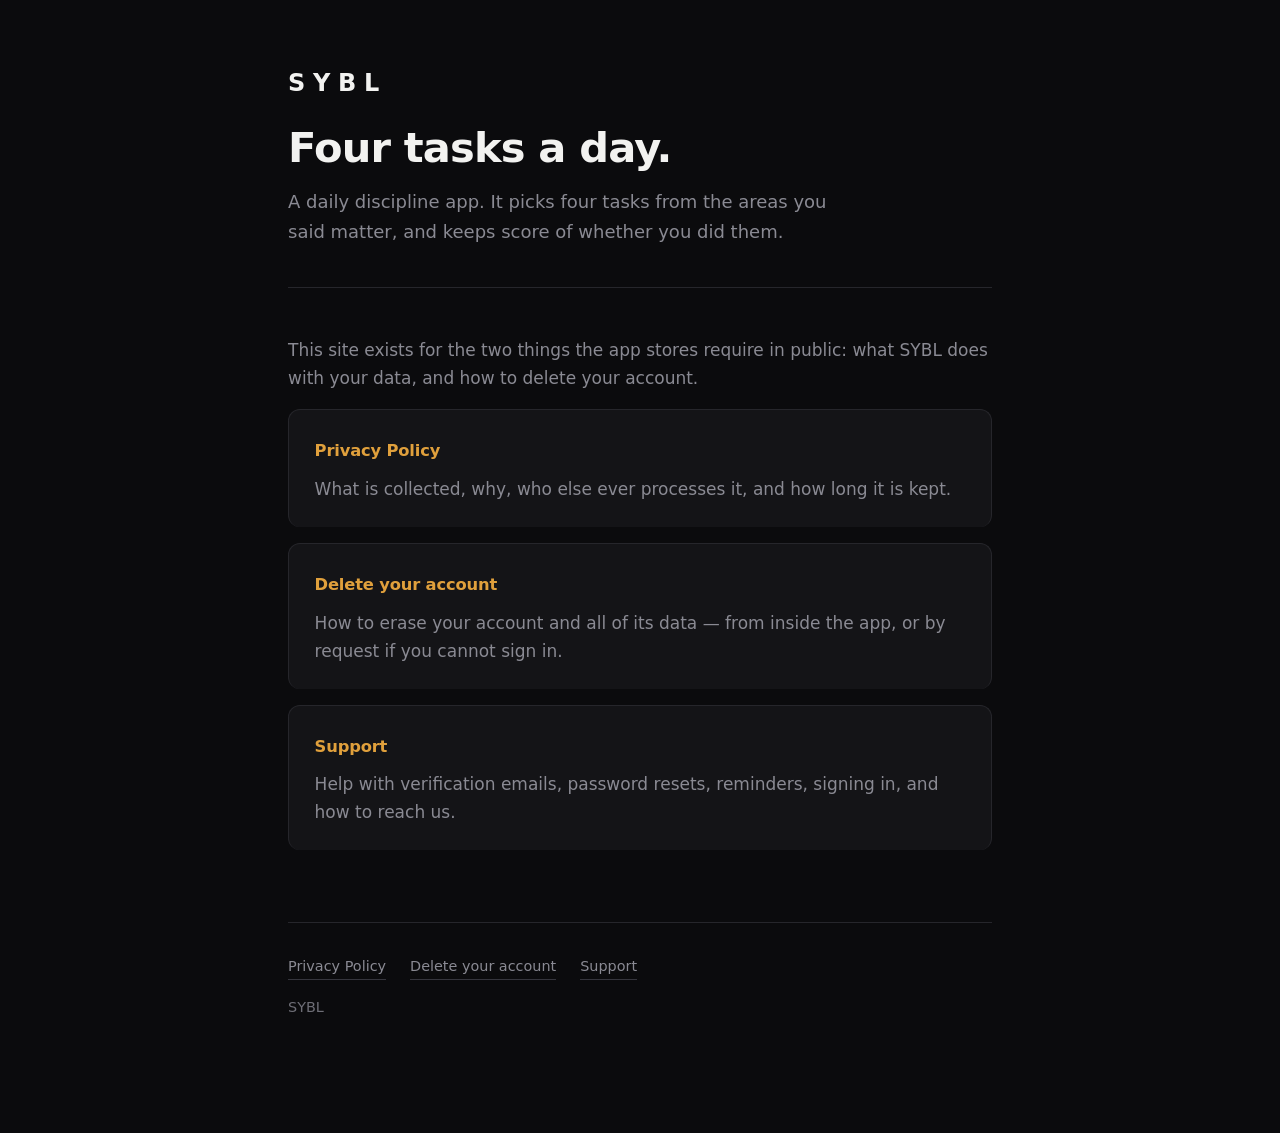
==== commit 53d3d7d0: "Add a support page and link it from the site" ====
--- a/index.html
+++ b/index.html
@@ -43,12 +43,21 @@
             or by request if you cannot sign in.
           </p>
         </a>
+
+        <a class="card card-link" href="support/">
+          <h2>Support</h2>
+          <p class="muted">
+            Help with verification emails, password resets, reminders, signing
+            in, and how to reach us.
+          </p>
+        </a>
       </main>
 
       <footer>
         <nav>
           <a href="privacy/">Privacy Policy</a>
           <a href="delete-account/">Delete your account</a>
+          <a href="support/">Support</a>
         </nav>
         <p>SYBL</p>
       </footer>
